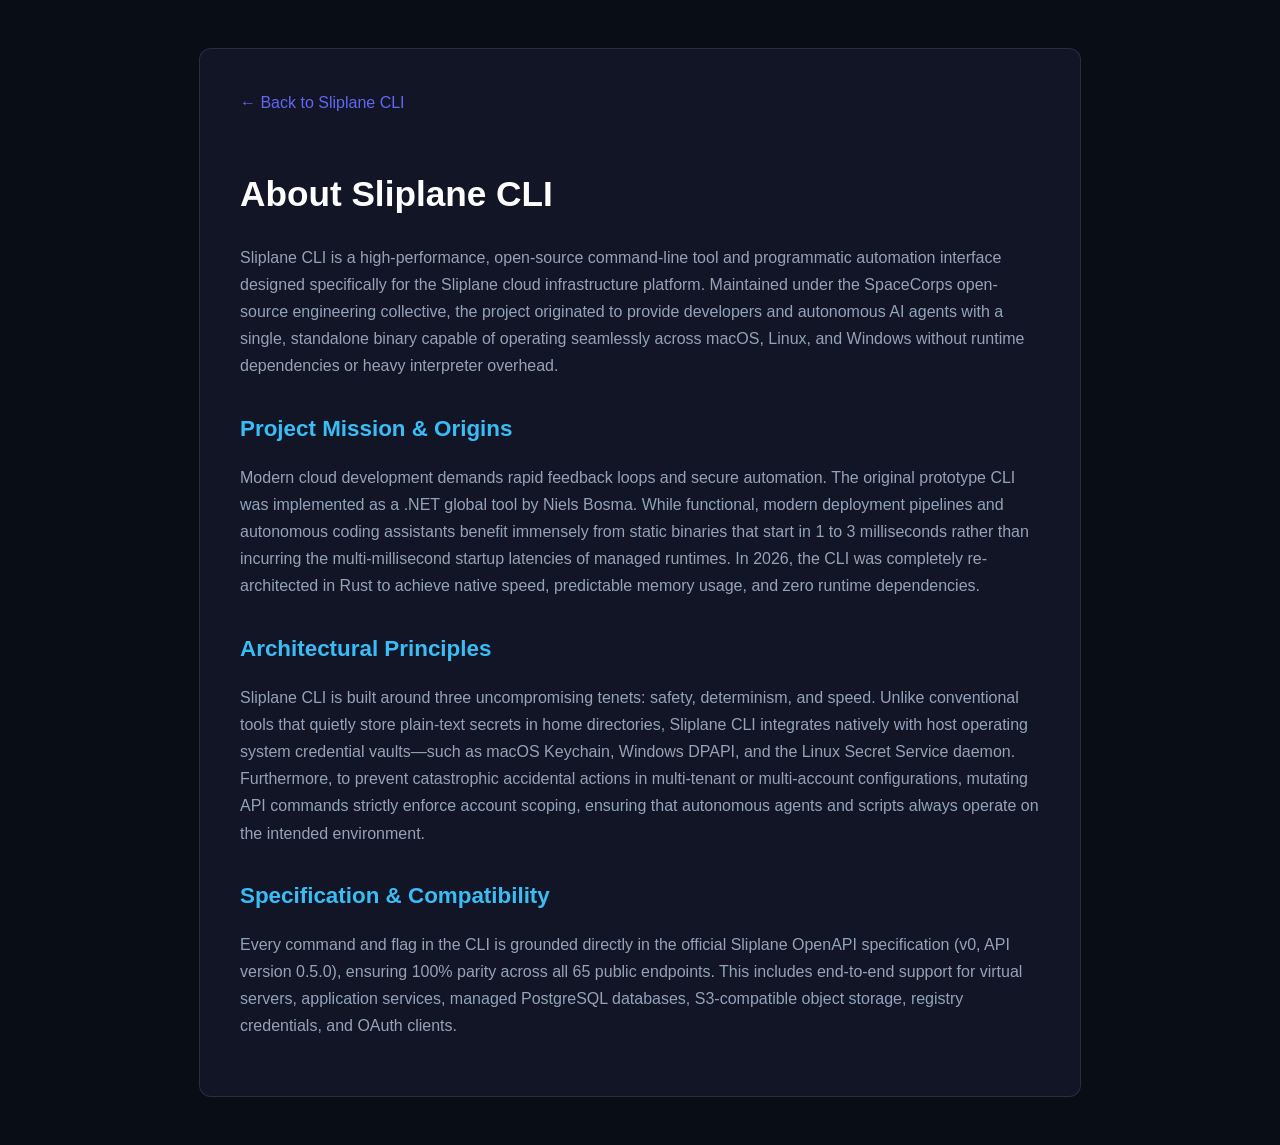
==== docs/about.html @ d78caa59 "feat(docs): add SEO metadata, sitemap, robots.txt, llms.txt, and trust anchor pages for is-agentic" ====
<!DOCTYPE html>
<html lang="en">
<head>
  <meta charset="UTF-8">
  <meta name="viewport" content="width=device-width, initial-scale=1.0">
  <title>About · Sliplane CLI</title>
  <meta name="description" content="About Sliplane CLI: An open source native Rust command-line tool and agent interface for the Sliplane cloud hosting platform.">
  <link rel="canonical" href="https://spacecorps.github.io/Sliplane-Cli/about.html">
  <meta property="og:title" content="About · Sliplane CLI">
  <meta property="og:description" content="About Sliplane CLI: An open source native Rust command-line tool and agent interface for the Sliplane cloud hosting platform.">
  <meta property="og:url" content="https://spacecorps.github.io/Sliplane-Cli/about.html">
  <meta property="og:type" content="website">
  <meta property="og:image" content="https://spacecorps.github.io/Sliplane-Cli/og-image.png">
  <meta name="twitter:card" content="summary_large_image">
  <meta name="is-agentic-site-type" content="content">
  <link rel="stylesheet" href="styles.css">
  <style>
    body { background: #090d16; color: #f1f5f9; font-family: -apple-system, BlinkMacSystemFont, "Segoe UI", Roboto, sans-serif; line-height: 1.7; padding: 40px 20px; }
    .content-box { max-width: 800px; margin: 0 auto; background: rgba(22, 27, 46, 0.7); border: 1px solid rgba(255,255,255,0.1); border-radius: 12px; padding: 40px; }
    h1 { font-size: 2.2rem; margin-bottom: 20px; color: #fff; }
    h2 { font-size: 1.4rem; margin-top: 30px; margin-bottom: 12px; color: #38bdf8; }
    p { margin-bottom: 16px; color: #94a3b8; }
    a { color: #38bdf8; text-decoration: none; }
    a:hover { text-decoration: underline; }
    .back { display: inline-block; margin-bottom: 24px; color: #6366f1; font-weight: 500; }
  </style>
</head>
<body>
  <div class="content-box">
    <a href="./" class="back">&larr; Back to Sliplane CLI</a>
    <h1>About Sliplane CLI</h1>
    
    <p>Sliplane CLI is a high-performance, open-source command-line tool and programmatic automation interface designed specifically for the Sliplane cloud infrastructure platform. Maintained under the SpaceCorps open-source engineering collective, the project originated to provide developers and autonomous AI agents with a single, standalone binary capable of operating seamlessly across macOS, Linux, and Windows without runtime dependencies or heavy interpreter overhead.</p>

    <h2>Project Mission & Origins</h2>
    <p>Modern cloud development demands rapid feedback loops and secure automation. The original prototype CLI was implemented as a .NET global tool by Niels Bosma. While functional, modern deployment pipelines and autonomous coding assistants benefit immensely from static binaries that start in 1 to 3 milliseconds rather than incurring the multi-millisecond startup latencies of managed runtimes. In 2026, the CLI was completely re-architected in Rust to achieve native speed, predictable memory usage, and zero runtime dependencies.</p>

    <h2>Architectural Principles</h2>
    <p>Sliplane CLI is built around three uncompromising tenets: safety, determinism, and speed. Unlike conventional tools that quietly store plain-text secrets in home directories, Sliplane CLI integrates natively with host operating system credential vaults—such as macOS Keychain, Windows DPAPI, and the Linux Secret Service daemon. Furthermore, to prevent catastrophic accidental actions in multi-tenant or multi-account configurations, mutating API commands strictly enforce account scoping, ensuring that autonomous agents and scripts always operate on the intended environment.</p>

    <h2>Specification & Compatibility</h2>
    <p>Every command and flag in the CLI is grounded directly in the official Sliplane OpenAPI specification (v0, API version 0.5.0), ensuring 100% parity across all 65 public endpoints. This includes end-to-end support for virtual servers, application services, managed PostgreSQL databases, S3-compatible object storage, registry credentials, and OAuth clients.</p>
  </div>
</body>
</html>
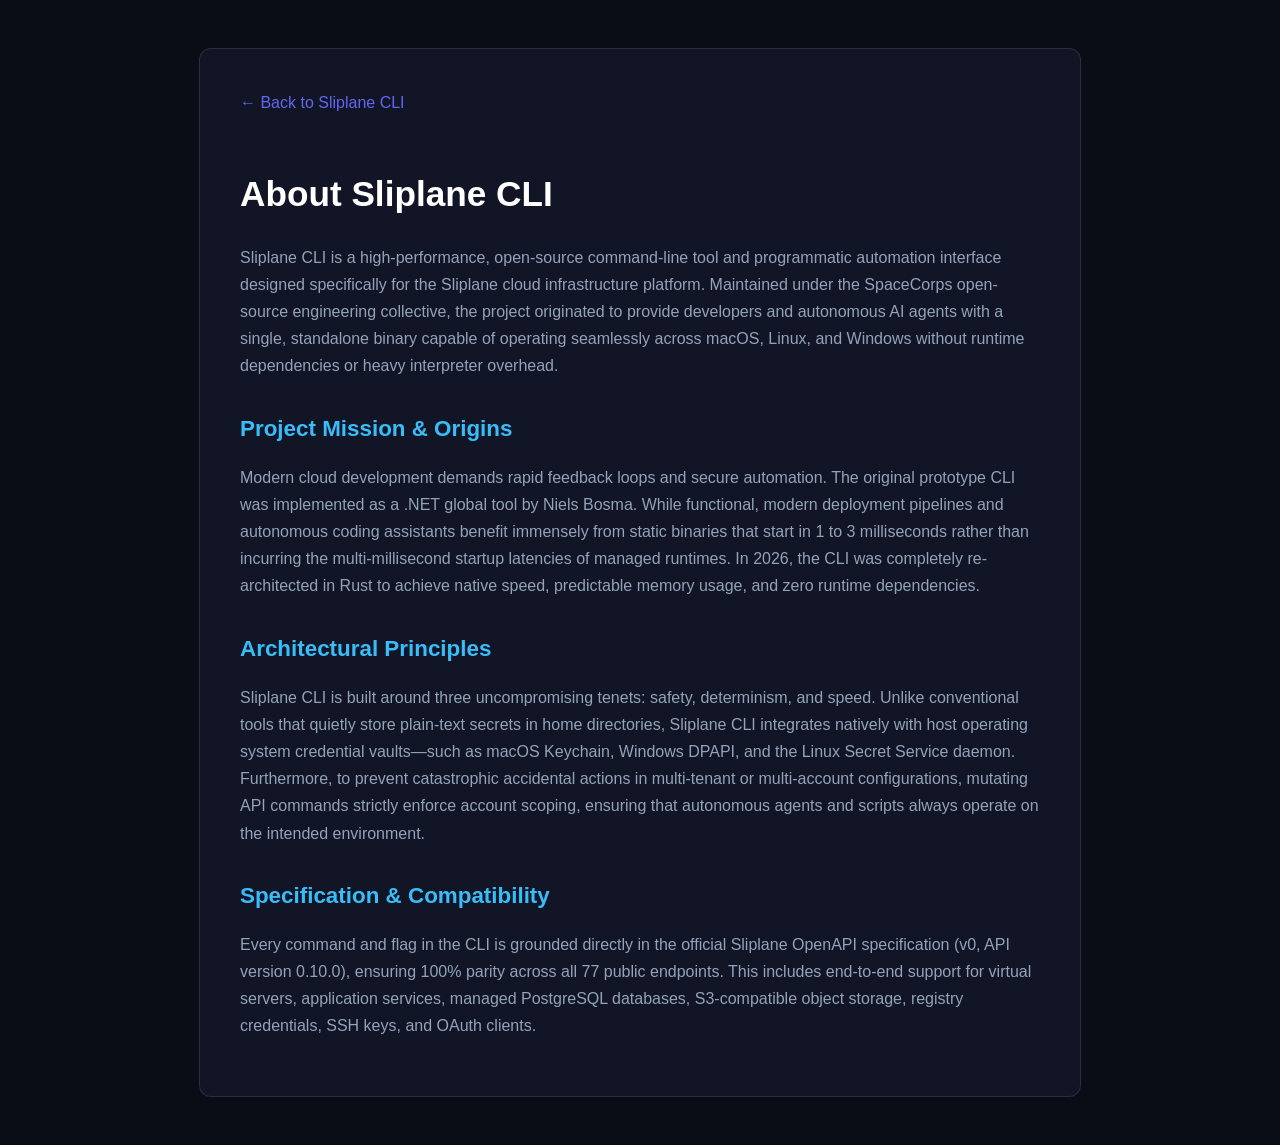
==== commit 2f53405a: "docs: document API 0.10.0 commands, token scopes and the merge-env guard README, AGENTS.md and the P" ====
--- a/docs/about.html
+++ b/docs/about.html
@@ -39,7 +39,7 @@
     <p>Sliplane CLI is built around three uncompromising tenets: safety, determinism, and speed. Unlike conventional tools that quietly store plain-text secrets in home directories, Sliplane CLI integrates natively with host operating system credential vaults—such as macOS Keychain, Windows DPAPI, and the Linux Secret Service daemon. Furthermore, to prevent catastrophic accidental actions in multi-tenant or multi-account configurations, mutating API commands strictly enforce account scoping, ensuring that autonomous agents and scripts always operate on the intended environment.</p>
 
     <h2>Specification & Compatibility</h2>
-    <p>Every command and flag in the CLI is grounded directly in the official Sliplane OpenAPI specification (v0, API version 0.5.0), ensuring 100% parity across all 65 public endpoints. This includes end-to-end support for virtual servers, application services, managed PostgreSQL databases, S3-compatible object storage, registry credentials, and OAuth clients.</p>
+    <p>Every command and flag in the CLI is grounded directly in the official Sliplane OpenAPI specification (v0, API version 0.10.0), ensuring 100% parity across all 77 public endpoints. This includes end-to-end support for virtual servers, application services, managed PostgreSQL databases, S3-compatible object storage, registry credentials, SSH keys, and OAuth clients.</p>
   </div>
 </body>
 </html>
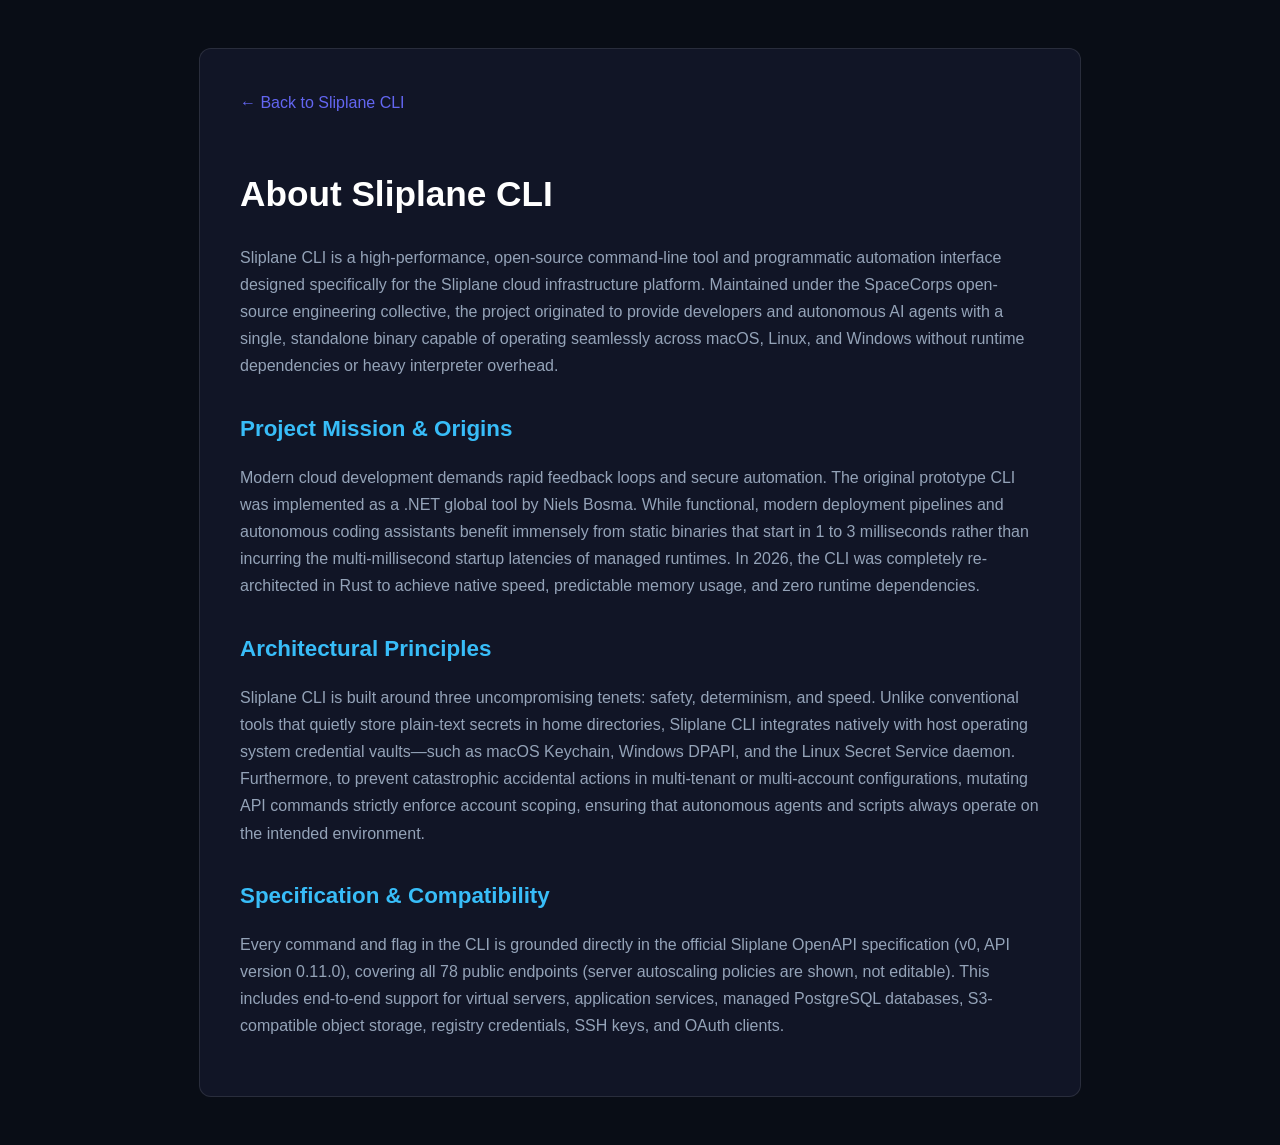
==== commit bfdc057b: "feat: services rotate-deploy-hook, for API 0.11.0 New command services rotate-deploy-hook (needs sec" ====
--- a/docs/about.html
+++ b/docs/about.html
@@ -39,7 +39,7 @@
     <p>Sliplane CLI is built around three uncompromising tenets: safety, determinism, and speed. Unlike conventional tools that quietly store plain-text secrets in home directories, Sliplane CLI integrates natively with host operating system credential vaults—such as macOS Keychain, Windows DPAPI, and the Linux Secret Service daemon. Furthermore, to prevent catastrophic accidental actions in multi-tenant or multi-account configurations, mutating API commands strictly enforce account scoping, ensuring that autonomous agents and scripts always operate on the intended environment.</p>
 
     <h2>Specification & Compatibility</h2>
-    <p>Every command and flag in the CLI is grounded directly in the official Sliplane OpenAPI specification (v0, API version 0.10.0), ensuring 100% parity across all 77 public endpoints. This includes end-to-end support for virtual servers, application services, managed PostgreSQL databases, S3-compatible object storage, registry credentials, SSH keys, and OAuth clients.</p>
+    <p>Every command and flag in the CLI is grounded directly in the official Sliplane OpenAPI specification (v0, API version 0.11.0), covering all 78 public endpoints (server autoscaling policies are shown, not editable). This includes end-to-end support for virtual servers, application services, managed PostgreSQL databases, S3-compatible object storage, registry credentials, SSH keys, and OAuth clients.</p>
   </div>
 </body>
 </html>
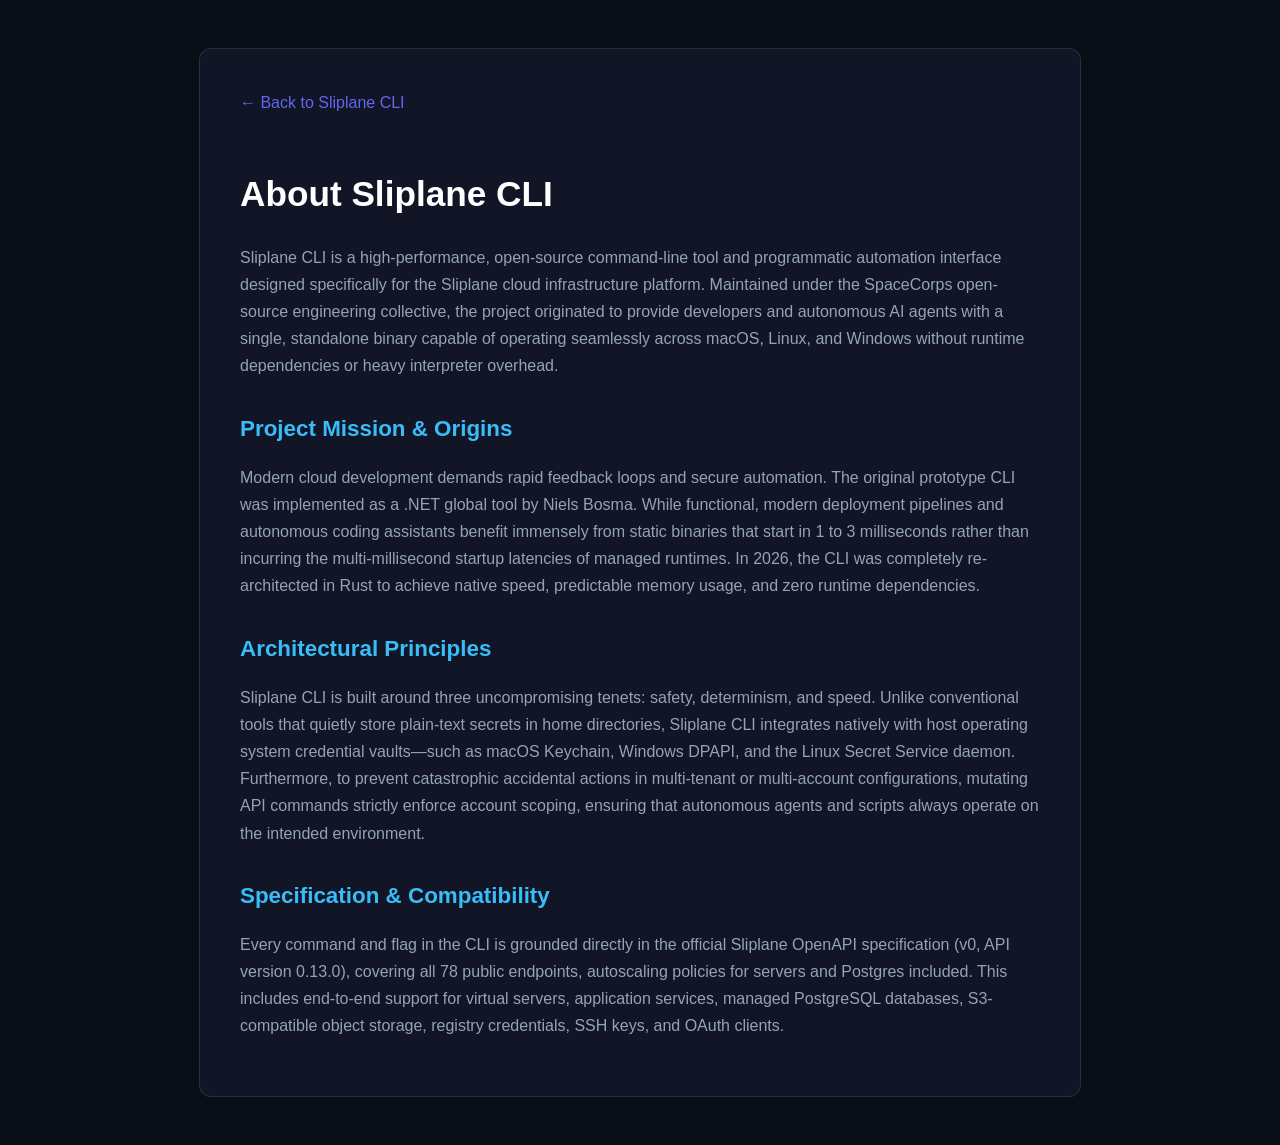
==== commit 04880d27: "chore: release v1.4.0 Version bump, and the docs site's download links and API version (0.13.0). abo" ====
--- a/docs/about.html
+++ b/docs/about.html
@@ -39,7 +39,7 @@
     <p>Sliplane CLI is built around three uncompromising tenets: safety, determinism, and speed. Unlike conventional tools that quietly store plain-text secrets in home directories, Sliplane CLI integrates natively with host operating system credential vaults—such as macOS Keychain, Windows DPAPI, and the Linux Secret Service daemon. Furthermore, to prevent catastrophic accidental actions in multi-tenant or multi-account configurations, mutating API commands strictly enforce account scoping, ensuring that autonomous agents and scripts always operate on the intended environment.</p>
 
     <h2>Specification & Compatibility</h2>
-    <p>Every command and flag in the CLI is grounded directly in the official Sliplane OpenAPI specification (v0, API version 0.11.0), covering all 78 public endpoints (server autoscaling policies are shown, not editable). This includes end-to-end support for virtual servers, application services, managed PostgreSQL databases, S3-compatible object storage, registry credentials, SSH keys, and OAuth clients.</p>
+    <p>Every command and flag in the CLI is grounded directly in the official Sliplane OpenAPI specification (v0, API version 0.13.0), covering all 78 public endpoints, autoscaling policies for servers and Postgres included. This includes end-to-end support for virtual servers, application services, managed PostgreSQL databases, S3-compatible object storage, registry credentials, SSH keys, and OAuth clients.</p>
   </div>
 </body>
 </html>
